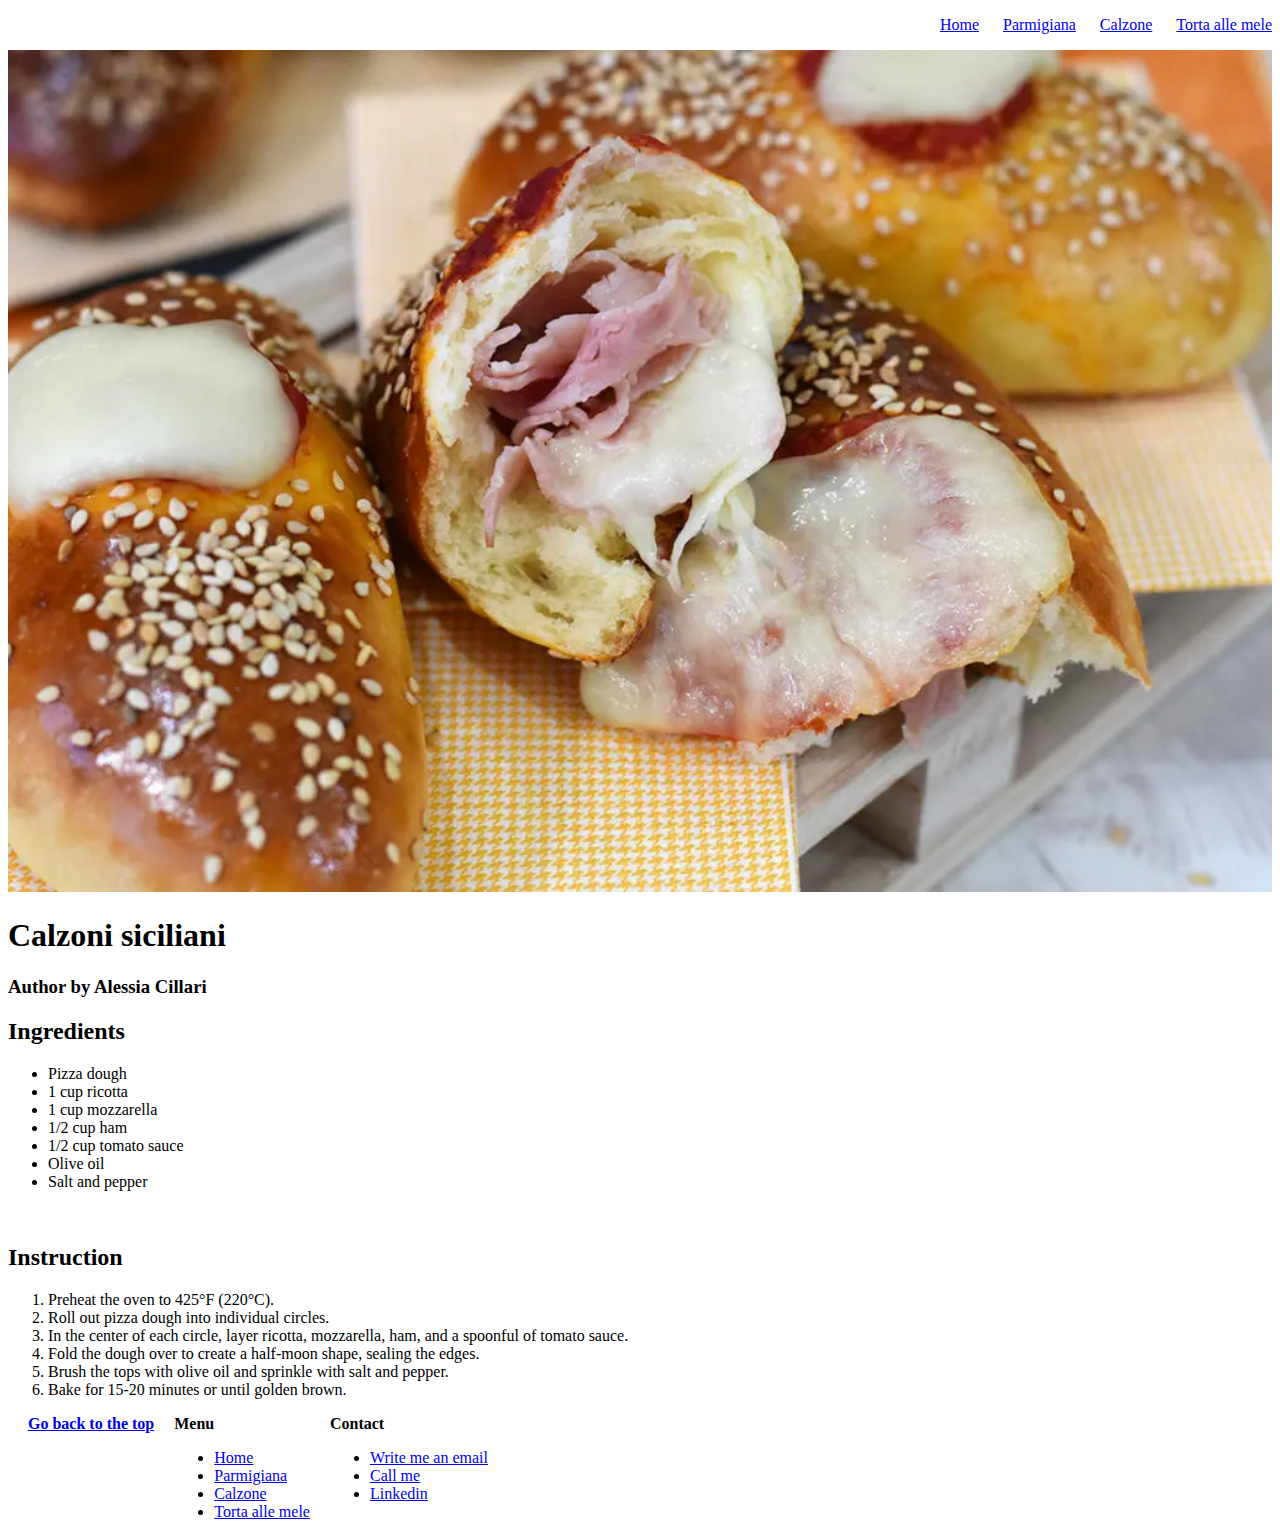
==== calzoni.html @ 46f29750 "creazione culinary blog" ====
<!DOCTYPE html>
<html lang="en">
<head>
    <meta charset="UTF-8">
    <meta name="viewport" content="width=device-width, initial-scale=1.0">
    <title>Calzoni recipe</title>
</head>
<body>

    <header id="top">

        <nav  style="text-align: right;">
            <ul>
            <li  style="display: inline-block; margin-left: 20px;">  <a href="index.html"> Home </a> </li>
            <li  style="display: inline-block; margin-left: 20px;">  <a href="parmigiana.html"> Parmigiana</a> </li>
            <li  style="display: inline-block; margin-left: 20px;">  <a href="calzoni.html"> Calzone</a> </li>
            <li  style="display: inline-block; margin-left: 20px;">  <a href="tortamele.html"> Torta alle mele</a> </li>
            </ul>
        </nav>

         <img src="calzone.webp" alt="calzone" style="width: 100%; height:50%;" > 
        <h1> Calzoni siciliani</h1>
        <h3> Author by Alessia Cillari</h3>
    </header>
    
 <main>
     <article>

        <section> 
            <h2> Ingredients </h2>

            <ul>
                <li>Pizza dough</li>
                <li>1 cup ricotta</li>
                <li>1 cup mozzarella</li>
                <li>1/2 cup ham</li>
                <li>1/2 cup tomato sauce</li>
                <li>Olive oil</li>
                <li>Salt and pepper</li>
            </ul>

        </section>

        <br>

        <section> 
            <h2> Instruction </h2>
            <ol>
                <li type="1">Preheat the oven to 425°F (220°C).</li>
                <li type="1"> Roll out pizza dough into individual circles.</li>
                <li type="1"> In the center of each circle, layer ricotta, mozzarella, ham, and a spoonful of tomato sauce. </li>
                <li type="1"> Fold the dough over to create a half-moon shape, sealing the edges. </li>
                <li type="1"> Brush the tops with olive oil and sprinkle with salt and pepper. </li>
                <li type="1"> Bake for 15-20 minutes or until golden brown. </li>
               
            </ol>

        </section>

     </article>
 </main>

        <!-- -->

 <footer>
        <div style="float: left; margin-left: 20px;"> 
         <a href="#top"> <strong> Go back to the top </strong> </a> 
        </div>
     
         <nav style="float: left; margin-left: 20px;">
             <strong> Menu </strong>
             <ul>
            <li>  <a href="index.html"> Home </a> </li>
            <li>  <a href="parmigiana.html"> Parmigiana</a> </li>
            <li>  <a href="calzoni.html"> Calzone</a> </li>
            <li>  <a href="tortamele.html"> Torta alle mele</a> </li>
             </ul>
         </nav>
     
         <div style="float: left; margin-left: 20px;"> 
             <strong > Contact </strong>
             <ul>
                 <li >  <a href="mailto:alessiac99@libero.it"> Write me an email</a> </li>
                 <li >  <a href="tel:3293310411"> Call me  </a> </li>
                 <li >  <a href="https://www.linkedin.com/feed/?trk=homepage-basic_sign-in-submit"> Linkedin</a> </li>
                 </ul>
         </div>

     
</footer>
     

</body>
</html>
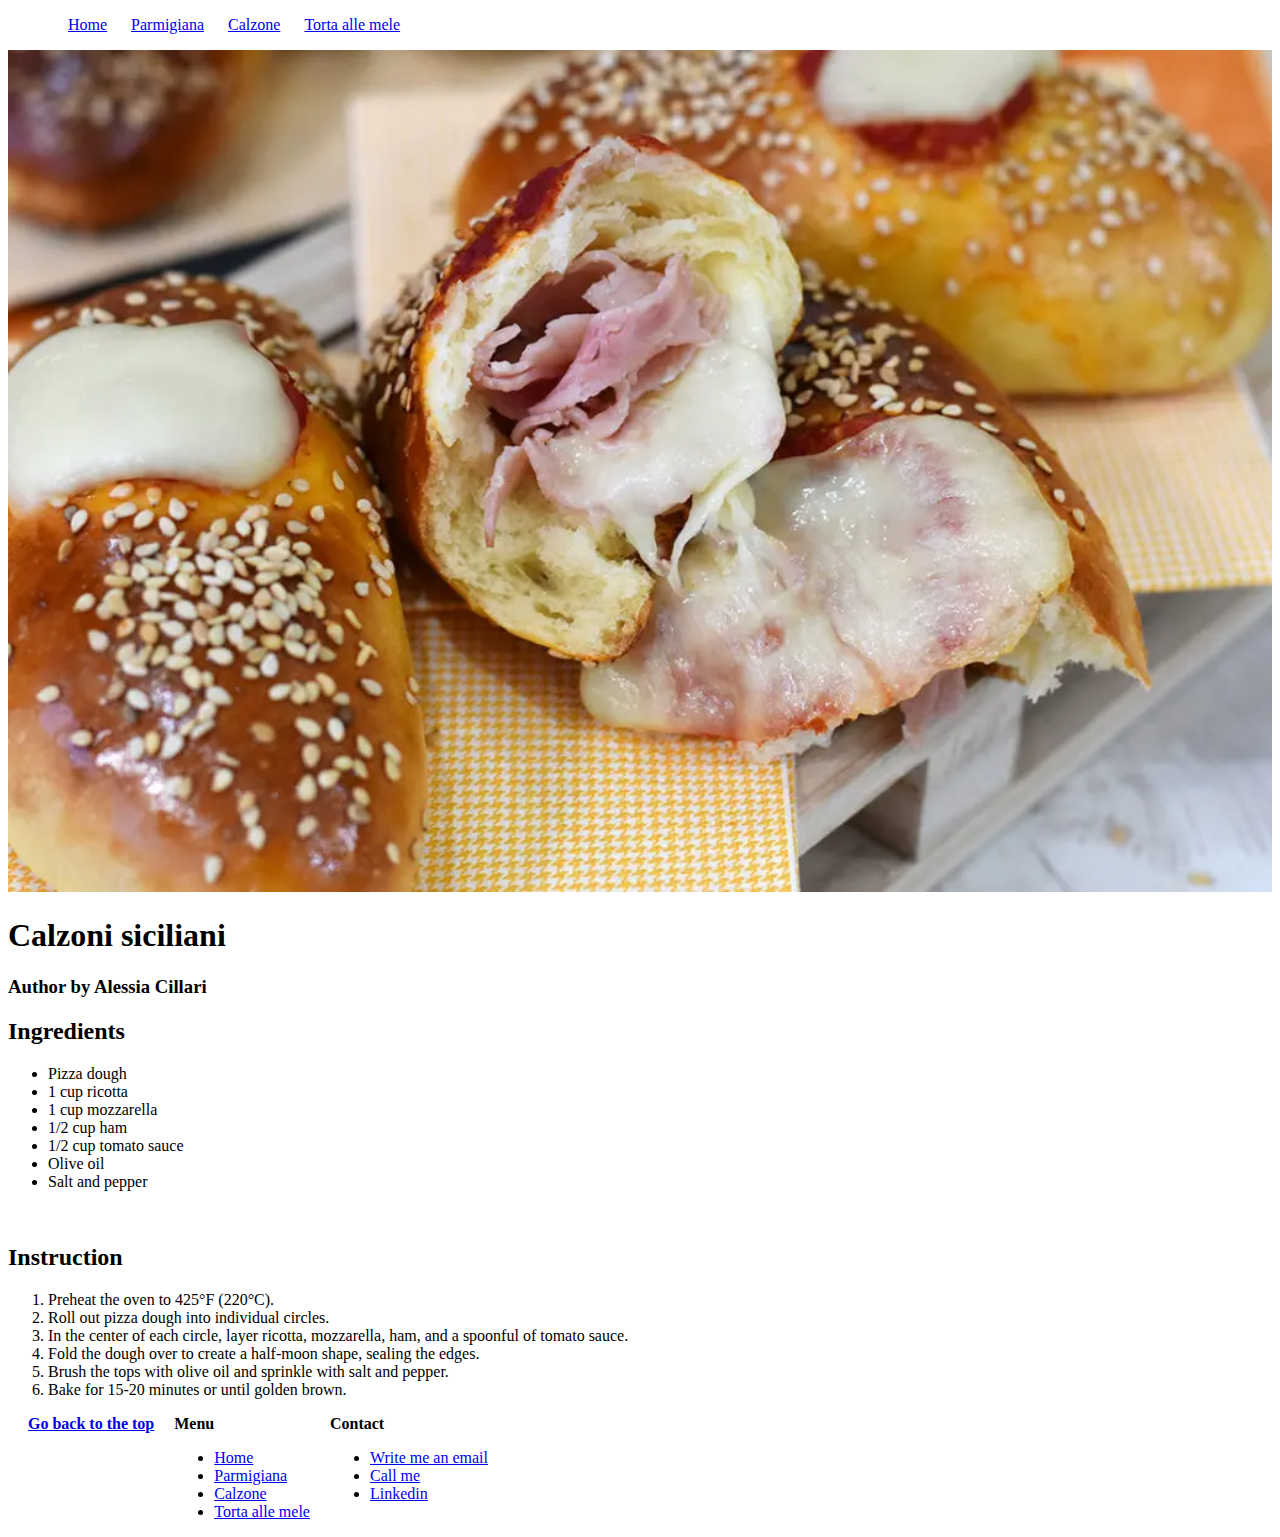
==== commit 83e97134: "little change" ====
--- a/calzoni.html
+++ b/calzoni.html
@@ -9,7 +9,7 @@
 
     <header id="top">
 
-        <nav  style="text-align: right;">
+        <nav class="position">
             <ul>
             <li  style="display: inline-block; margin-left: 20px;">  <a href="index.html"> Home </a> </li>
             <li  style="display: inline-block; margin-left: 20px;">  <a href="parmigiana.html"> Parmigiana</a> </li>
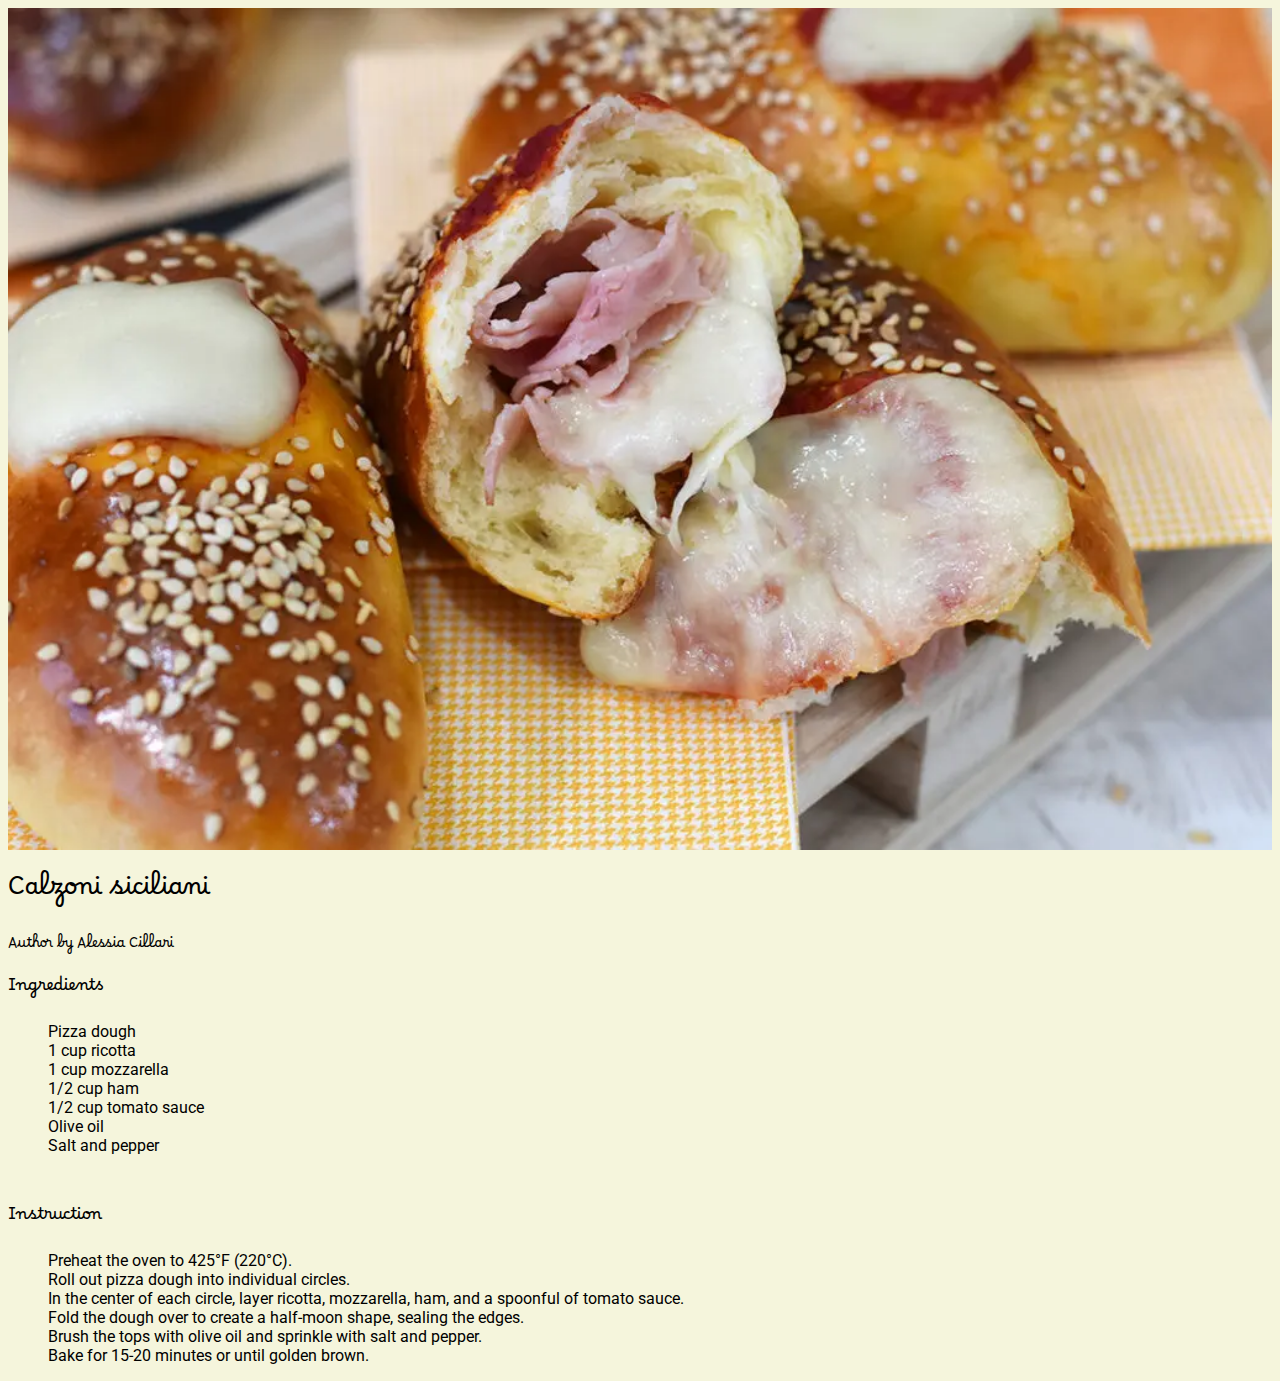
==== commit 7b77128b: "Css nelle ricette" ====
--- a/calzoni.html
+++ b/calzoni.html
@@ -3,22 +3,27 @@
 <head>
     <meta charset="UTF-8">
     <meta name="viewport" content="width=device-width, initial-scale=1.0">
+
+    <link rel="stylesheet" href="print.css">
+
+    <!-- font per titoli -->
+    <link rel="preconnect" href="https://fonts.googleapis.com">
+    <link rel="preconnect" href="https://fonts.gstatic.com" crossorigin>
+    <link href="https://fonts.googleapis.com/css2?family=Borel&family=Lato:ital,wght@0,400;0,700;1,400&display=swap" rel="stylesheet">
+    
+    <!-- font per testo -->
+<link rel="preconnect" href="https://fonts.googleapis.com">
+<link rel="preconnect" href="https://fonts.gstatic.com" crossorigin>
+<link href="https://fonts.googleapis.com/css2?family=Roboto&display=swap" rel="stylesheet">
+    
     <title>Calzoni recipe</title>
 </head>
 <body>
 
     <header id="top">
 
-        <nav class="position">
-            <ul>
-            <li  style="display: inline-block; margin-left: 20px;">  <a href="index.html"> Home </a> </li>
-            <li  style="display: inline-block; margin-left: 20px;">  <a href="parmigiana.html"> Parmigiana</a> </li>
-            <li  style="display: inline-block; margin-left: 20px;">  <a href="calzoni.html"> Calzone</a> </li>
-            <li  style="display: inline-block; margin-left: 20px;">  <a href="tortamele.html"> Torta alle mele</a> </li>
-            </ul>
-        </nav>
 
-         <img src="calzone.webp" alt="calzone" style="width: 100%; height:50%;" > 
+         <img src="calzone.webp" alt="Famoso street food siciliano, nella foto calzoni con prosciutto e mozzarella" style="width: 100%; height:50%;" > 
         <h1> Calzoni siciliani</h1>
         <h3> Author by Alessia Cillari</h3>
     </header>
@@ -62,33 +67,5 @@
 
         <!-- -->
 
- <footer>
-        <div style="float: left; margin-left: 20px;"> 
-         <a href="#top"> <strong> Go back to the top </strong> </a> 
-        </div>
-     
-         <nav style="float: left; margin-left: 20px;">
-             <strong> Menu </strong>
-             <ul>
-            <li>  <a href="index.html"> Home </a> </li>
-            <li>  <a href="parmigiana.html"> Parmigiana</a> </li>
-            <li>  <a href="calzoni.html"> Calzone</a> </li>
-            <li>  <a href="tortamele.html"> Torta alle mele</a> </li>
-             </ul>
-         </nav>
-     
-         <div style="float: left; margin-left: 20px;"> 
-             <strong > Contact </strong>
-             <ul>
-                 <li >  <a href="mailto:alessiac99@libero.it"> Write me an email</a> </li>
-                 <li >  <a href="tel:3293310411"> Call me  </a> </li>
-                 <li >  <a href="https://www.linkedin.com/feed/?trk=homepage-basic_sign-in-submit"> Linkedin</a> </li>
-                 </ul>
-         </div>
-
-     
-</footer>
-     
-
 </body>
 </html>--- a/print.css
+++ b/print.css
@@ -0,0 +1,97 @@
+*{
+  background-color: beige;
+}
+
+h1 {
+font-size: 18pt;
+font-family: "Borel", cursive;
+  font-weight: 400;
+  font-style: normal;
+}
+
+h2{
+  font-size: 12pt;
+  font-family: "Borel", cursive;
+  font-weight: 400;
+  font-style: normal;
+}
+
+h3{
+  font-size: 10pt;
+  font-family: "Borel", cursive;
+  font-weight: 400;
+  font-style: normal;
+}
+
+p {
+  font-family: "Roboto", sans-serif;
+  font-weight: 400;
+  font-style: normal;
+  font-size: 10pt;
+
+}
+
+.melanzane{
+  width:100%;
+  height: 50%;
+  border-color: black;
+  border-style: dashed;
+  border-radius: 20px;
+  margin-bottom: 50px;
+  float: left;
+  background-image: url(parmigiana.jpeg);
+  background-position: center;
+  background-size: cover;
+}
+
+.calzone{
+  width:100%;
+  height: 50%;
+  border-color: black;
+  border-style: dashed;
+  border-radius: 20px;
+  margin-bottom: 50px;
+  float: left;
+  background-image: url(calzone.webp);
+  background-position: center;
+  background-size: cover;
+}
+
+.torta{
+  width:100%;
+  height: 50%;
+  border-color: black;
+  border-style: dashed;
+  border-radius: 20px;
+  margin-bottom: 50px;
+  float: left;
+  background-image: url(torta.jpeg);
+  background-position: center;
+  background-size: cover;
+}
+
+.img {
+  width:50%;
+  height: 100%;
+  float: left;
+  border-radius: 20px;
+
+}
+
+.text {
+  width: 50%;
+  height: 100%;
+  float: right;
+  margin-left: 20%;
+}
+
+.margin {
+  margin-left: 20px;
+}
+
+li {
+  list-style: none;
+  font-family: "Roboto", sans-serif;
+  font-weight: 400;
+  font-style: normal;
+}